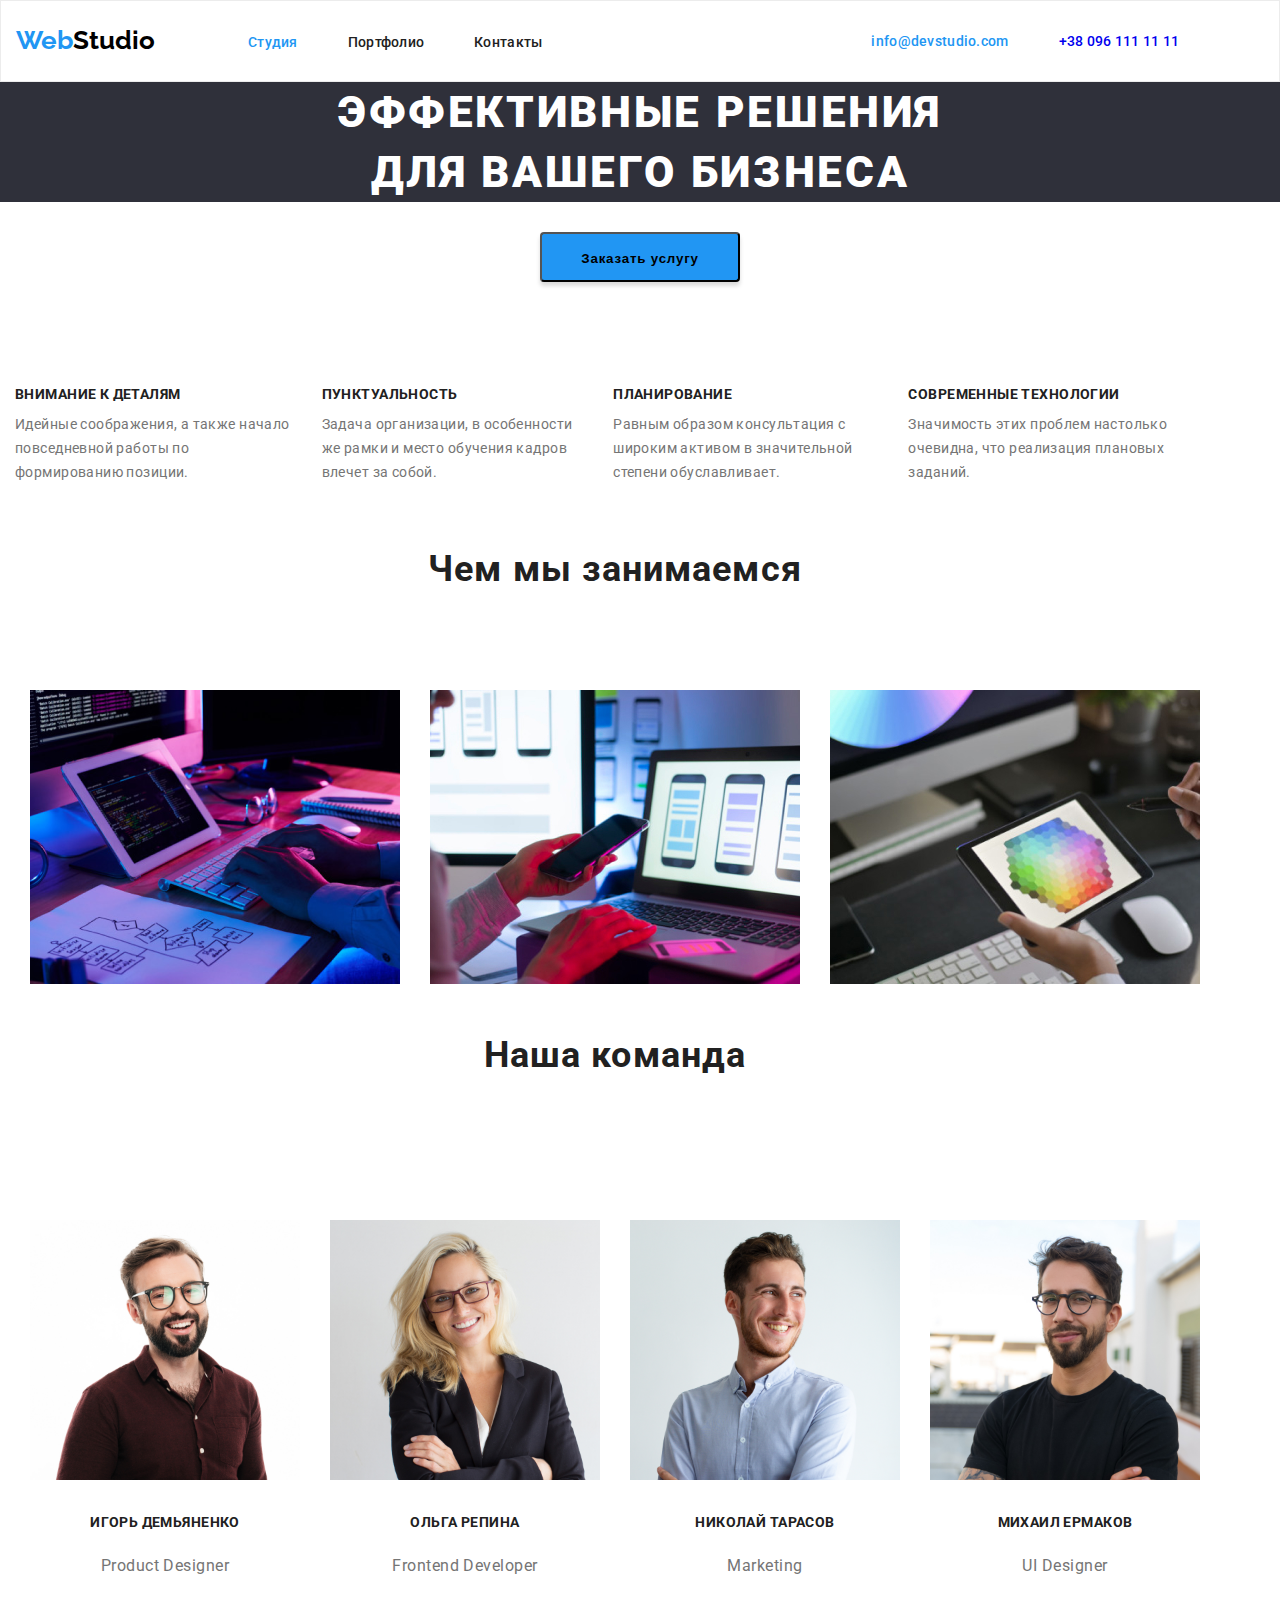
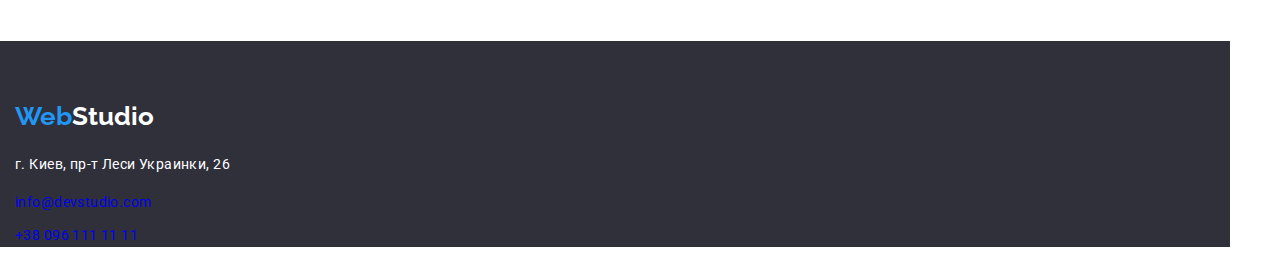
==== index.html @ a683b920 "start" ====
<!DOCTYPE html>
<html lang="en">

<head>
    <meta charset="UTF-8">
    <meta name="viewport" content="width=device-width, initial-scale=1.0">
    <title>Document</title>
    <link rel="stylesheet" href="./style.css">
    <link href="https://fonts.googleapis.com/css2?family=Roboto:wght@400;500;700;900&display=swap" rel="stylesheet">
    <link href="https://fonts.googleapis.com/css2?family=Raleway:wght@700&display=swap" rel="stylesheet">
</head>

<body>
    <header>
        <div class="container">
            <nav class="site-nav">
                <a href="" class="logo"><span>Web</span>Studio</a>
                <ul class="hero">
                    <li><a href="./index.html" class="link-teitle">Студия</a></li>
                    <li><a href="./portfolio.html" class="link-text">Портфолио</a></li>
                    <li><a href="" class="link-text">Контакты</a></li>
                </ul>

                <ul class="hero ">
                   
                        
                            <li class="web"><a href=""></a>info@devstudio.com</li>
                            <li class="number"><a href="tel:+38096111111">+38 096 111 11 11</a></li>
                        
            
                </ul>
            </nav>
        </div>
    </header>
    <main>
        <section>
            <div class="sanji">
                <h1 class="box">Эффективные решения<br /> для вашего бизнеса</h1>
                <button class="tipe" type="button">Заказать услугу</button>
            </div>
        </section>
        <section  >
            <div class="container">
                <ul class="dragon four">
                    <li class="monky">
                        <h3>Внимание к деталям</h3>
                        <p class="text">Идейные соображения, а также начало повседневной работы по формированию позиции.
                        </p>
                    </li>
                    <li class="monky">
                        <h3>Пунктуальность</h3>
                        <p class="text">Задача организации, в особенности же рамки и место обучения кадров влечет за
                            собой.</p>
                    </li>
                    <li class="monky">
                        <h3>Планирование</h3>
                        <p class="text">Равным образом консультация с широким активом в значительной степени
                            обуславливает.</p>
                    </li>
                    <li class="monky">
                        <h3>Современные технологии</h3>
                        <p class="text">Значимость этих проблем настолько очевидна, что реализация плановых заданий.</p>
                    </li>
                </ul>
            </div>
        </section>
        <section>
            <div  class="container">
                <h2 class="flix">Чем мы занимаемся</h2>
                <ul class="dragon five">
                    <li class="one"><img src="./image/img1.png" alt="Чем мы занимаемся" width="370"></li>
                    <li class="one"><img src="./image/img2.jpg" alt="Чем мы занимаемся" width="370"></li>
                    <li class="one"><img src="./image/img3.jpg" alt="Чем мы занимаемся" width="370"></li>
                </ul>
            </div>


        </section>

        <section  >
            <div class=" container">
            
                <h2 class="flix">Наша команда</h2>
                <ul class="dragon one">
                    <li class="photo">
                        <img src="./image/img5.jpg" alt="Product Designer" width="270">
                        <h3 class="bubluk">Игорь Демьяненко</h3>
                        <p class="comment">Product Designer</p>
                    </li>


                    <li class="photo">
                        <img src="./image/img6.jpg" alt="Frontend Developer" width="270">
                        <h3 class="bubluk">Ольга Репина</h3>
                        <p class="comment">Frontend Developer</p>
                    </li>

                    <li class="photo">
                        <img src="./image/img7.jpg" alt="Marketing" width="270">
                        <h3 class="bubluk">Николай Тарасов</h3>
                        <p class="comment">Marketing</p>
                    </li>

                    <l class="photo"i>
                        <img src="./image/img8.jpg" alt="Marketing" width="270">

                        <h3 class="bubluk">Михаил Ермаков</h3>
                        <p class="comment">UI Designer</p>
                    </l>
                </ul>
            </div>
        </section>

    </main>



    <footer class="container">
        <a href="" class="bad"><span>Web</span>Studio</a>
        <address class="address">г. Киев, пр-т Леси Украинки, 26</address>

        <ul class="cotent">

            <li class="zoro">
                <a href="mailto:info@devstudio.com">info@devstudio.com</a>
            </li>
            <li class="zoro">
                <a href="tel:+38096111111">+38 096 111 11 11</a>
            </li>



        </ul>

    </footer>
</body>

</html>
---- style.css ----
body {
  text-decoration: none;
  list-style: none;
  font-family: Roboto, sans-serif;
  color: #212121;
  font-style: normal;
  font-weight: normal;

  margin: 0;
}
.title {
  margin-left: auto;
}
a {
  text-decoration: none;
}

.dragon {
  margin-top: 0px;
  margin-bottom: 0px;
  padding-top: 94px;
  padding-bottom: 50px;

  list-style: none;
  display: flex;
  justify-content: center;
}
.bad {
  padding-top: 60px;

  color: white;
  font-family: Raleway, sans-serif;
  font-weight: bold;

  display: block;
  font-size: 26px;
  line-height: 31px;
}
.logo {
  padding: 0;
  margin: 0;
  color: black;
  font-family: Raleway, sans-serif;
  font-weight: bold;

  display: block;
  font-size: 26px;
  line-height: 31px;

  margin-right: 93px;
  padding-top: 24px;
  padding-bottom: 25px;
}
.button {
  color: aliceblue;
  background: #2196f3;
  font-weight: 900;
  font-size: 44px;
  line-height: 60px;
  text-align: center;
  letter-spacing: 0.06em;
  text-transform: uppercase;
}
.link-teitle {
  font-weight: 500;
  font-size: 14px;
  line-height: 16px;
  letter-spacing: 0.02em;

  color: #2196f3;
  margin-right: 50px;
  padding-top: 32px;
  padding-bottom: 32px;
}
.link-teitle:hover {
  color: #2196f3;
}
.site {
  font-weight: 500;
  font-size: 14px;
  line-height: 16px;
  letter-spacing: 0.02em;
}
.bubluk {
  font-weight: bold;
  font-size: 14px;
  line-height: 16px;
  letter-spacing: 0.03em;
  text-transform: uppercase;

  color: #212121;

  margin-top: 30px;
  margin-left: 24px;
  margin-right: 24px;
  text-align: center;
}
ul {
  padding: 0;
}
h3 {
  margin: 0px;
}
.text {
  margin-top: 10px;
  margin-right: 30px;
  font-size: 14px;
  line-height: 24px;
  letter-spacing: 0.03em;
  color: #757575;
}
.web {
  font-weight: 500;
  font-size: 14px;
  line-height: 16px;
  letter-spacing: 0.02em;

  color: #2196f3;
  margin-right: 50px;
  margin-left: 279px;
  display: block;
  align-items: center;
}
.team {
  background: #f5f4fa;
}
.number {
  font-weight: 500;
  font-size: 14px;
  line-height: 16px;
  letter-spacing: 0.02em;

  color: #757575;
  display: block;
  align-items: center;
}
.container {
  width: 1200px;
  padding-left: 15px;
  padding-right: 15px;
}
.comment {
  font-size: 16px;
  line-height: 19px;
  text-align: center;
  letter-spacing: 0.03em;
  color: #757575;
  padding-top: 10px;
}
.address {
  font-style: normal;
  font-weight: normal;
  font-size: 14px;
  line-height: 24px;

  letter-spacing: 0.03em;

  color: #ffffff;
  margin-top: 20px;
}

.flix {
  margin-top: 0px;
  margin-bottom: 50px;
  font-size: 36px;
  line-height: 42px;
  text-align: center;
  letter-spacing: 0.03em;

  color: #212121;
}

.our {
  display: flex;
  justify-content: center;
}
.box {
  margin-top: 0px;
  margin-bottom: 30px;
  font-weight: 900;
  font-size: 44px;
  line-height: 60px;
  background-color: #2f303a;

  letter-spacing: 0.06em;
  text-transform: uppercase;

  color: #ffffff;
}
.space {
  margin-right: 8px;
}
.imgname {
  margin-top: 20px;
  margin-right: 20px;
}
.information {
  font-weight: normal;
  font-size: 16px;
  line-height: 30px;
  /* margin-left: 24px;
  margin-right: 24px; */

  letter-spacing: 0.03em;

  color: #757575;
}
.cotent {
  font-weight: normal;
  font-size: 14px;
  line-height: 24px;
  margin-right: 0 auto;
  align-items: center;

  letter-spacing: 0.03em;

  color: rgba(255, 255, 255, 0.6);
}

span {
  font-family: Raleway, sans-serif;
  color: #2196f3;
}

.flix-box {
  font-family: Roboto, sans-serif;
  font-style: normal;
  font-weight: bold;
  font-size: 18px;
  line-height: 36px;
  /* margin-right: 24px;
  margin-left: 24px; */
  letter-spacing: 0.06em;

  color: #212121;
}
.site-nav {
  display: flex;
  list-style: none;
  align-items: center;
}
.hero {
  align-items: center;

  padding: 0;
  margin: 0;
  list-style: none;
  display: flex;
}
.link-text {
  font-weight: 500;
  font-size: 14px;
  line-height: 16px;
  letter-spacing: 0.02em;

  color: #212121;
  margin-right: 50px;
  padding-top: 32px;
  padding-bottom: 32px;
}
.link-text:nth-child(2n) {
  margin-right: 0px;
}
h3 {
  font-weight: bold;
  font-size: 14px;
  line-height: 16px;
  letter-spacing: 0.03em;
  text-transform: uppercase;

  color: #212121;
}
footer {
  background: #2f303a;
}
.zoro {
  list-style: none;
  font-weight: normal;
  font-size: 14px;
  line-height: 24px;
  margin-top: 9px;

  letter-spacing: 0.03em;

  color: rgba(255, 255, 255, 0.6);
}
.give:nth-child(3n) {
  margin-right: 0px;
}
.photo {
  margin-right: 30px;
}
.photo:last-child {
  margin-right: 0px;
}
.give {
  margin-left: 30px;
  margin-top: 30px;
}
.one {
  display: flex;
  margin-right: 30px;
  margin-top: 0;
  margin-bottom: 0px;
}
.one:last-child {
  margin-right: 0px;
}
.one:nth-child(3n) .two {
  flex-wrap: wrap;
  margin-right: 0px;
}
.two {
  padding: 0;
  margin-bottom: 94px;
  margin-top: -30px;
  margin-left: -30px;

  display: flex;
  flex-wrap: wrap;

  list-style: none;
}
.monky {
  margin-top: 10px;
  display: flex;
  flex-wrap: wrap;
  align-items: center;
}

.tipe {
  font-weight: bold;
  line-height: 30px;

  display: inline-block;
  padding: 10px 32px;
  text-align: center;
  letter-spacing: 0.06em;
  width: 200px;
  height: 50px;
  left: 700px;
  top: 430px;

  background: #2196f3;
  box-shadow: 0px 4px 4px rgba(0, 0, 0, 0.15);
  border-radius: 4px;
}
header {
  border: 1px solid #ececec;
}
.three {
  font-family: Roboto, sans-serif;
  font-style: normal;
  font-weight: 500;
  font-size: 16px;
  line-height: 26px;

  text-align: center;
  letter-spacing: 0.03em;

  color: #ffffff;
}

.sanji {
  text-align: center;
}
.jjj {
  text-align: center;
  padding-top: 94px;
  padding-bottom: 94px;
}
/* .namy {
  margin: 0;
  background: #f5f4fa;
  padding-top: 0px;
} */
.four {
  padding-top: 94px;
  align-items: center;
  margin-bottom: 0px;
  margin-top: 0px;
}

.five {
  padding-top: 50px;
  margin-bottom: 0px;
}
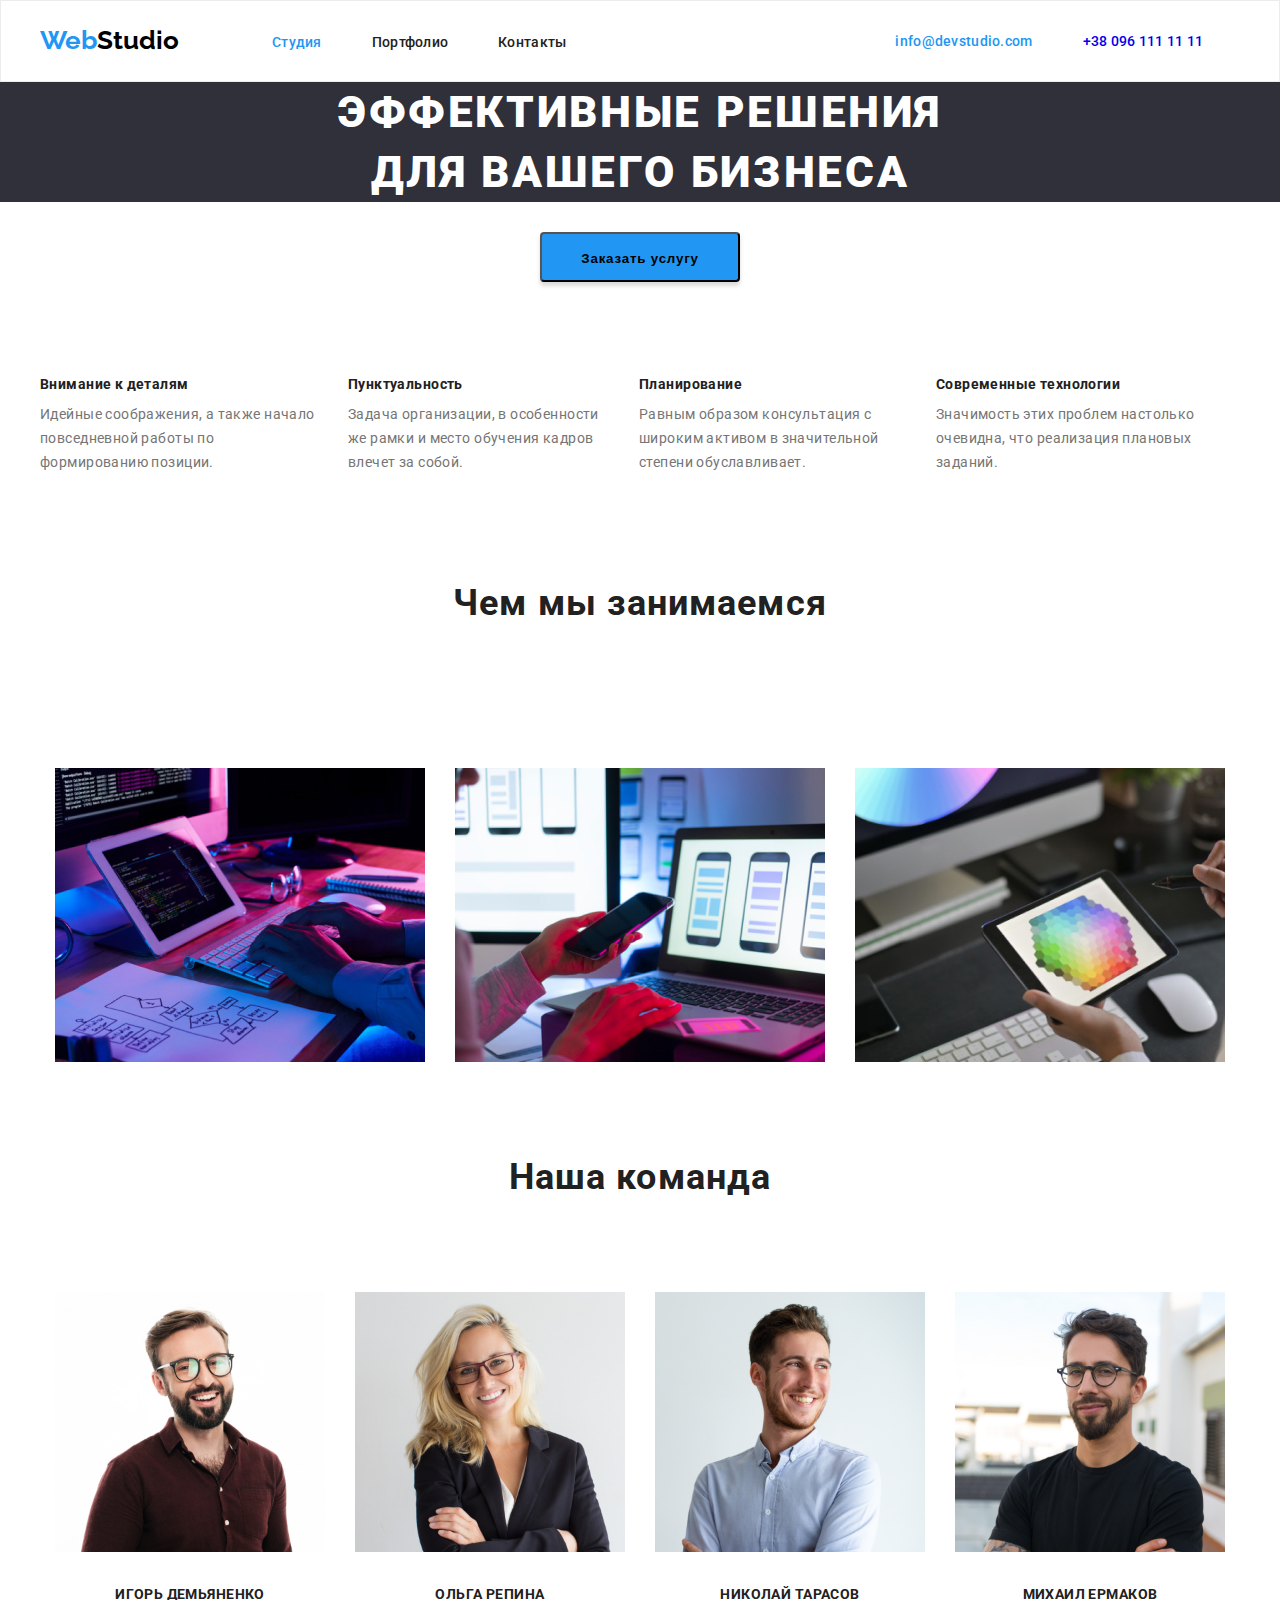
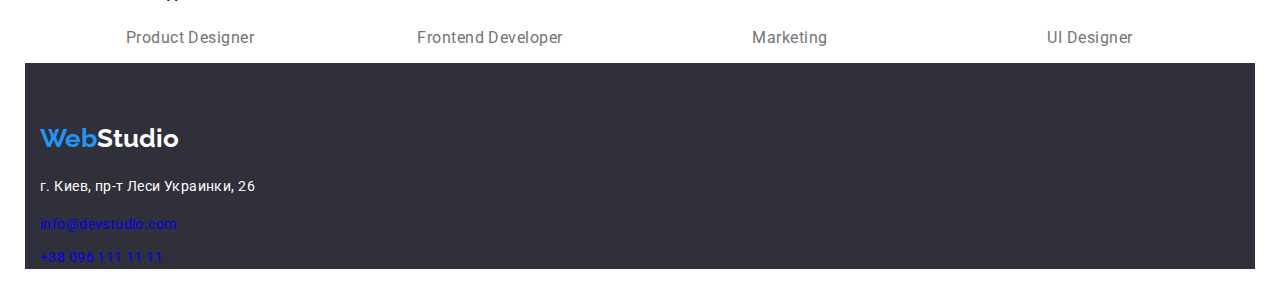
==== commit 6031e6e3: "start" ====
--- a/index.html
+++ b/index.html
@@ -64,7 +64,7 @@
                 </ul>
             </div>
         </section>
-        <section>
+        <section class="proffesion">
             <div  class="container">
                 <h2 class="flix">Чем мы занимаемся</h2>
                 <ul class="dragon five">
@@ -77,7 +77,7 @@
 
         </section>
 
-        <section  >
+        <section class="work"  >
             <div class=" container">
             
                 <h2 class="flix">Наша команда</h2>
--- a/style.css
+++ b/style.css
@@ -18,8 +18,8 @@
 .dragon {
   margin-top: 0px;
   margin-bottom: 0px;
-  padding-top: 94px;
-  padding-bottom: 50px;
+  /* padding-top: 94px;
+  padding-bottom: 50px; */
 
   list-style: none;
   display: flex;
@@ -138,6 +138,7 @@
   width: 1200px;
   padding-left: 15px;
   padding-right: 15px;
+  margin: 0px auto;
 }
 .comment {
   font-size: 16px;
@@ -161,7 +162,7 @@
 
 .flix {
   margin-top: 0px;
-  margin-bottom: 50px;
+  margin-bottom: 94px;
   font-size: 36px;
   line-height: 42px;
   text-align: center;
@@ -266,7 +267,6 @@
   font-size: 14px;
   line-height: 16px;
   letter-spacing: 0.03em;
-  text-transform: uppercase;
 
   color: #212121;
 }
@@ -322,7 +322,7 @@
   list-style: none;
 }
 .monky {
-  margin-top: 10px;
+  /* margin-top: 10px; */
   display: flex;
   flex-wrap: wrap;
   align-items: center;
@@ -385,3 +385,9 @@
   padding-top: 50px;
   margin-bottom: 0px;
 }
+.work {
+  padding-top: 94px;
+}
+.proffesion {
+  margin-top: 94px;
+}
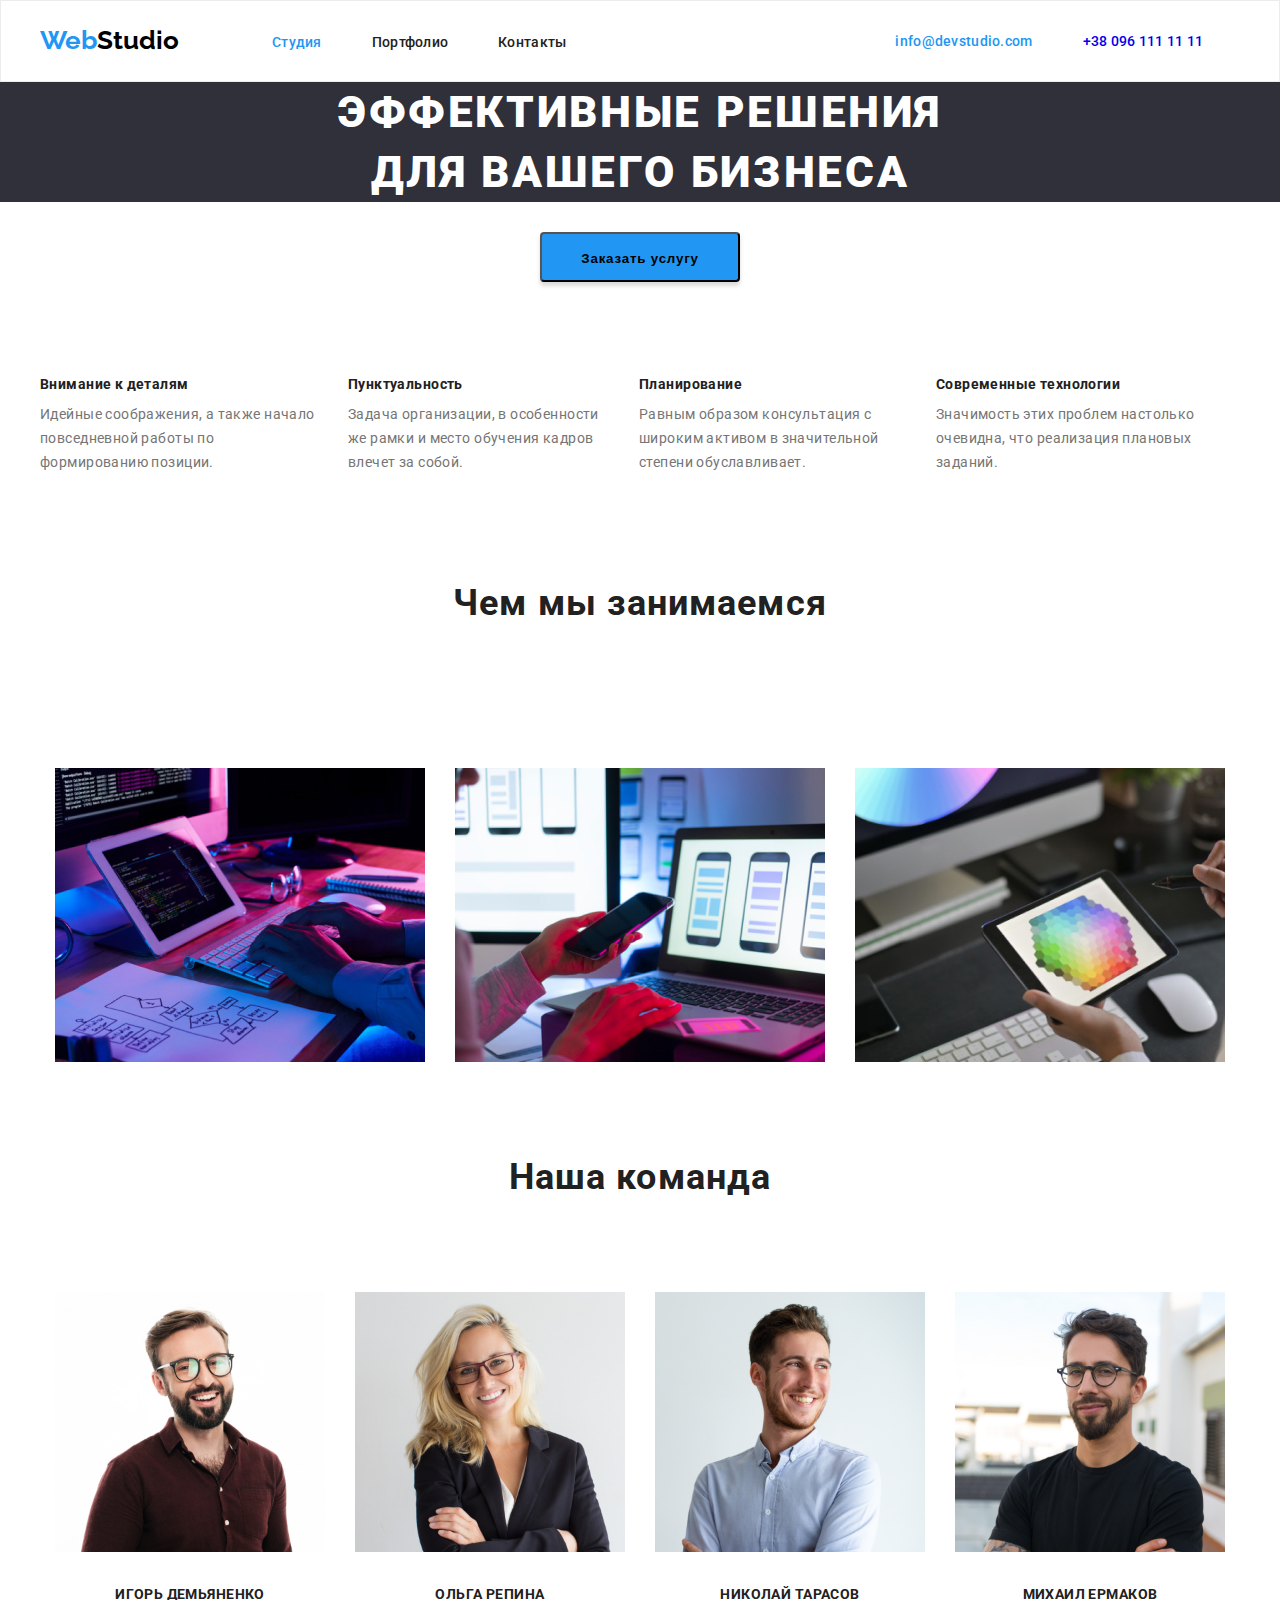
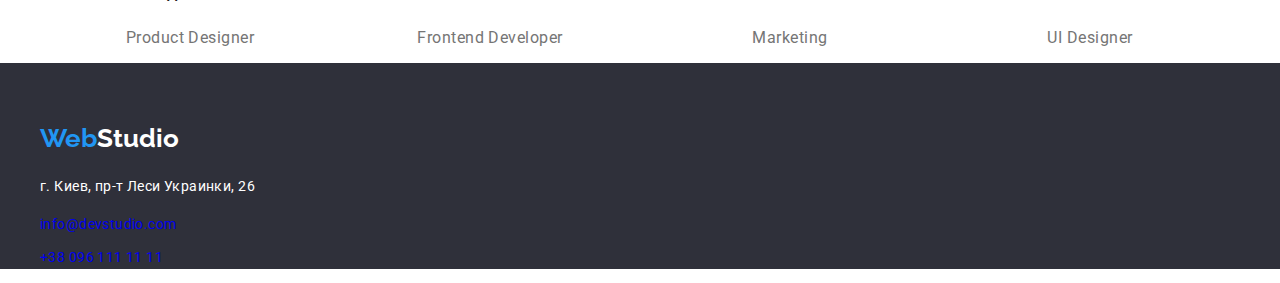
==== commit 9b7af340: "start" ====
--- a/index.html
+++ b/index.html
@@ -115,19 +115,21 @@
 
 
 
-    <footer class="container">
-        <a href="" class="bad"><span>Web</span>Studio</a>
-        <address class="address">г. Киев, пр-т Леси Украинки, 26</address>
+    <footer>
+      <div class="container">
+            <a href="" class="bad"><span>Web</span>Studio</a>
+            <address class="address">г. Киев, пр-т Леси Украинки, 26</address>
+            
+            <ul class="cotent">
+            
+                <li class="zoro">
+                    <a href="mailto:info@devstudio.com">info@devstudio.com</a>
+                </li>
+                <li class="zoro">
+                    <a href="tel:+38096111111">+38 096 111 11 11</a>
+                </li>
 
-        <ul class="cotent">
-
-            <li class="zoro">
-                <a href="mailto:info@devstudio.com">info@devstudio.com</a>
-            </li>
-            <li class="zoro">
-                <a href="tel:+38096111111">+38 096 111 11 11</a>
-            </li>
-
+      </div>
 
 
         </ul>
--- a/style.css
+++ b/style.css
@@ -310,9 +310,14 @@
   flex-wrap: wrap;
   margin-right: 0px;
 }
+.big {
+  padding-top: 100px;
+  padding-bottom: 94px;
+}
 .two {
   padding: 0;
-  margin-bottom: 94px;
+  /* padding-bottom: 94px; */
+  margin-top: 100px;
   margin-top: -30px;
   margin-left: -30px;
 
@@ -389,5 +394,5 @@
   padding-top: 94px;
 }
 .proffesion {
-  margin-top: 94px;
-}
+  padding-top: 94px;
+}
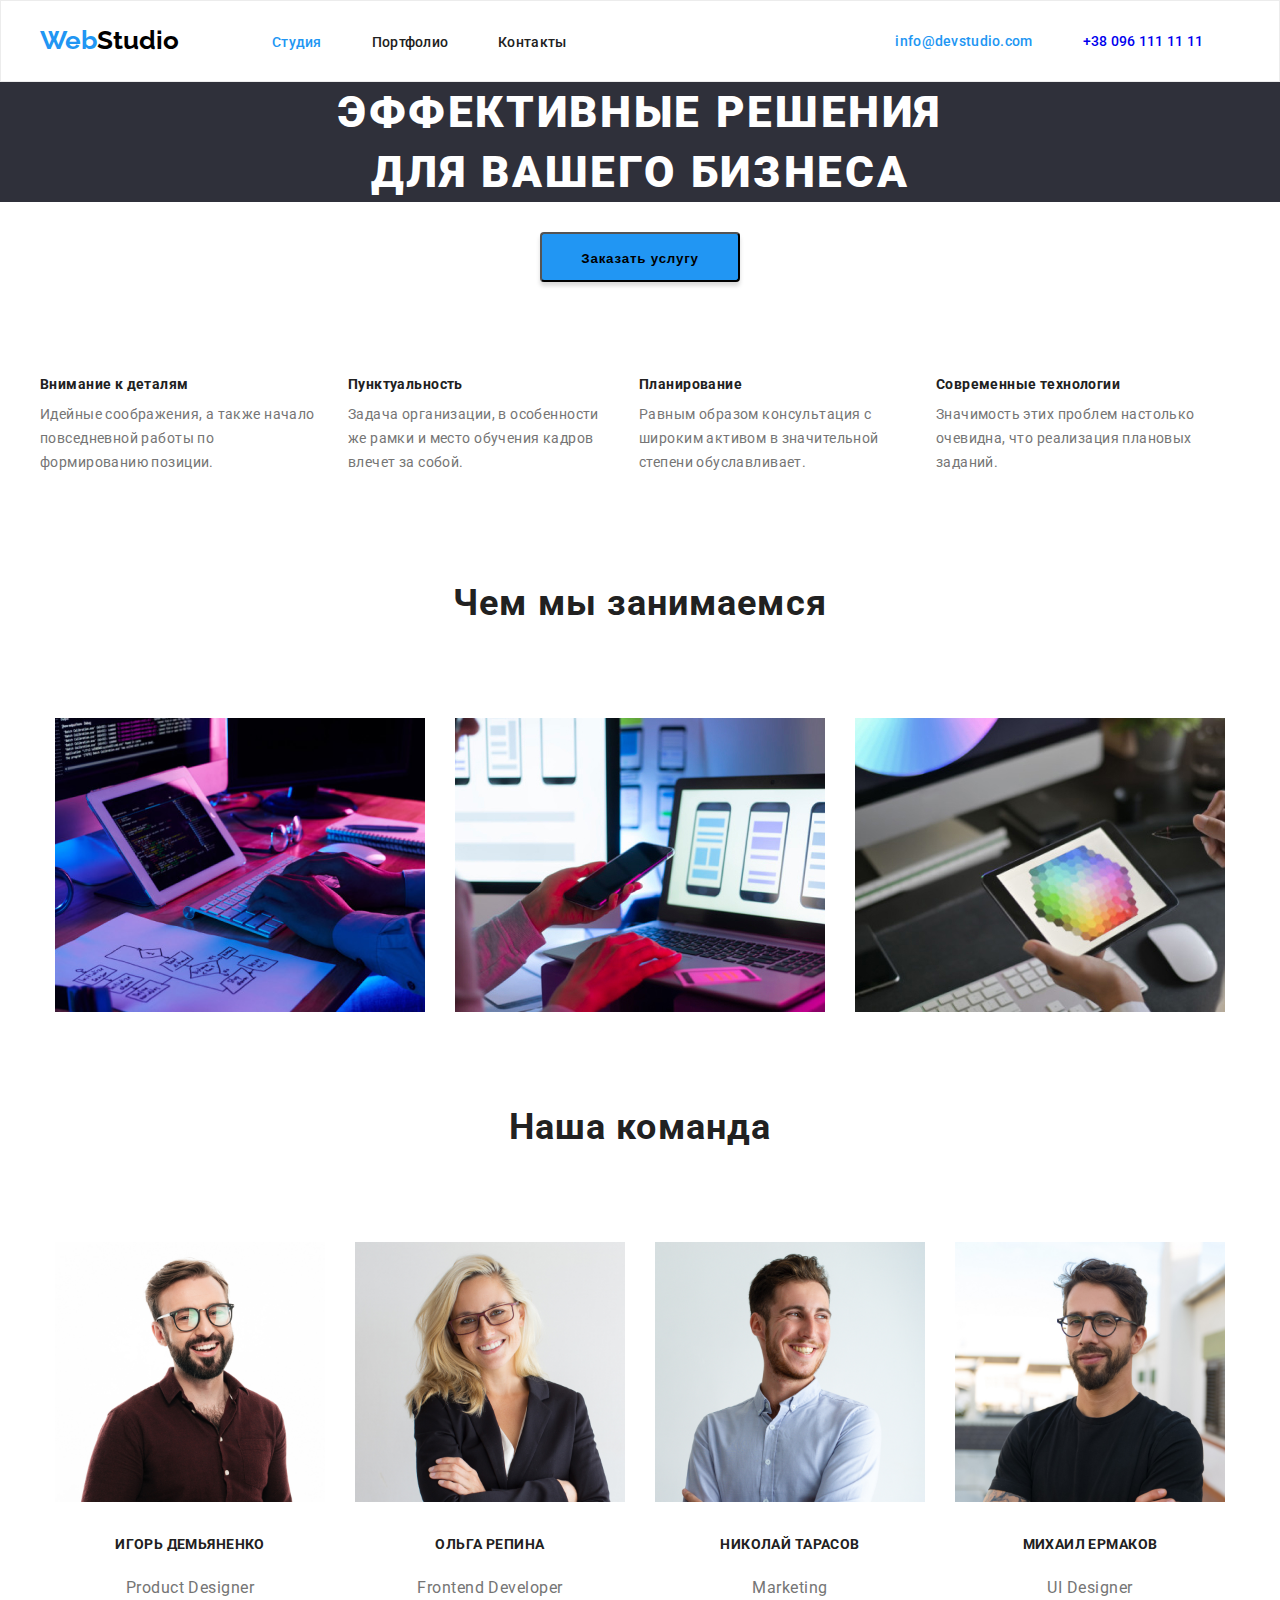
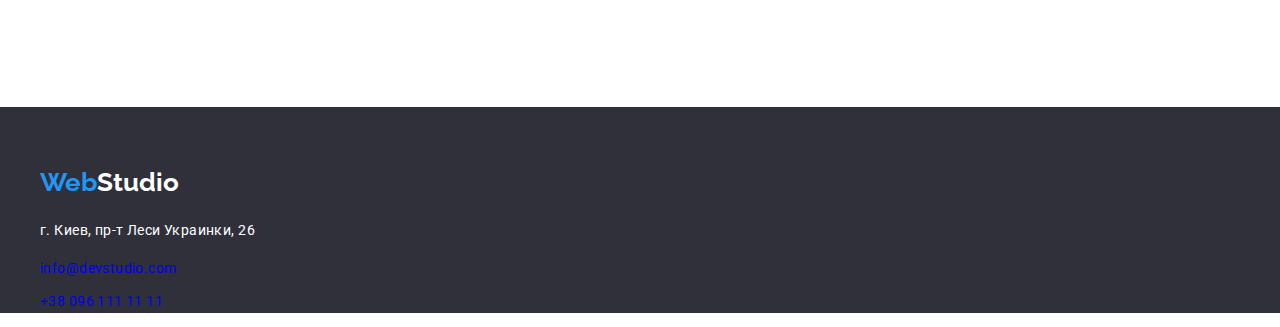
==== commit ddf209b0: "start" ====
--- a/index.html
+++ b/index.html
@@ -39,7 +39,7 @@
                 <button class="tipe" type="button">Заказать услугу</button>
             </div>
         </section>
-        <section  >
+        <section class="plan"  >
             <div class="container">
                 <ul class="dragon four">
                     <li class="monky">
--- a/style.css
+++ b/style.css
@@ -174,6 +174,7 @@
 .our {
   display: flex;
   justify-content: center;
+  margin-bottom: 50px;
 }
 .box {
   margin-top: 0px;
@@ -192,8 +193,9 @@
   margin-right: 8px;
 }
 .imgname {
-  margin-top: 20px;
-  margin-right: 20px;
+  /* margin-top: 20px;
+  margin-right: 20px; */
+  padding: 20px 24px;
 }
 .information {
   font-weight: normal;
@@ -380,18 +382,21 @@
   padding-top: 0px;
 } */
 .four {
-  padding-top: 94px;
+  /* padding-top: 94px; */
   align-items: center;
   margin-bottom: 0px;
   margin-top: 0px;
 }
-
+.plan {
+  margin-top: 94px;
+}
 .five {
-  padding-top: 50px;
+  /* padding-top: 50px; */
   margin-bottom: 0px;
 }
 .work {
   padding-top: 94px;
+  padding-bottom: 94px;
 }
 .proffesion {
   padding-top: 94px;
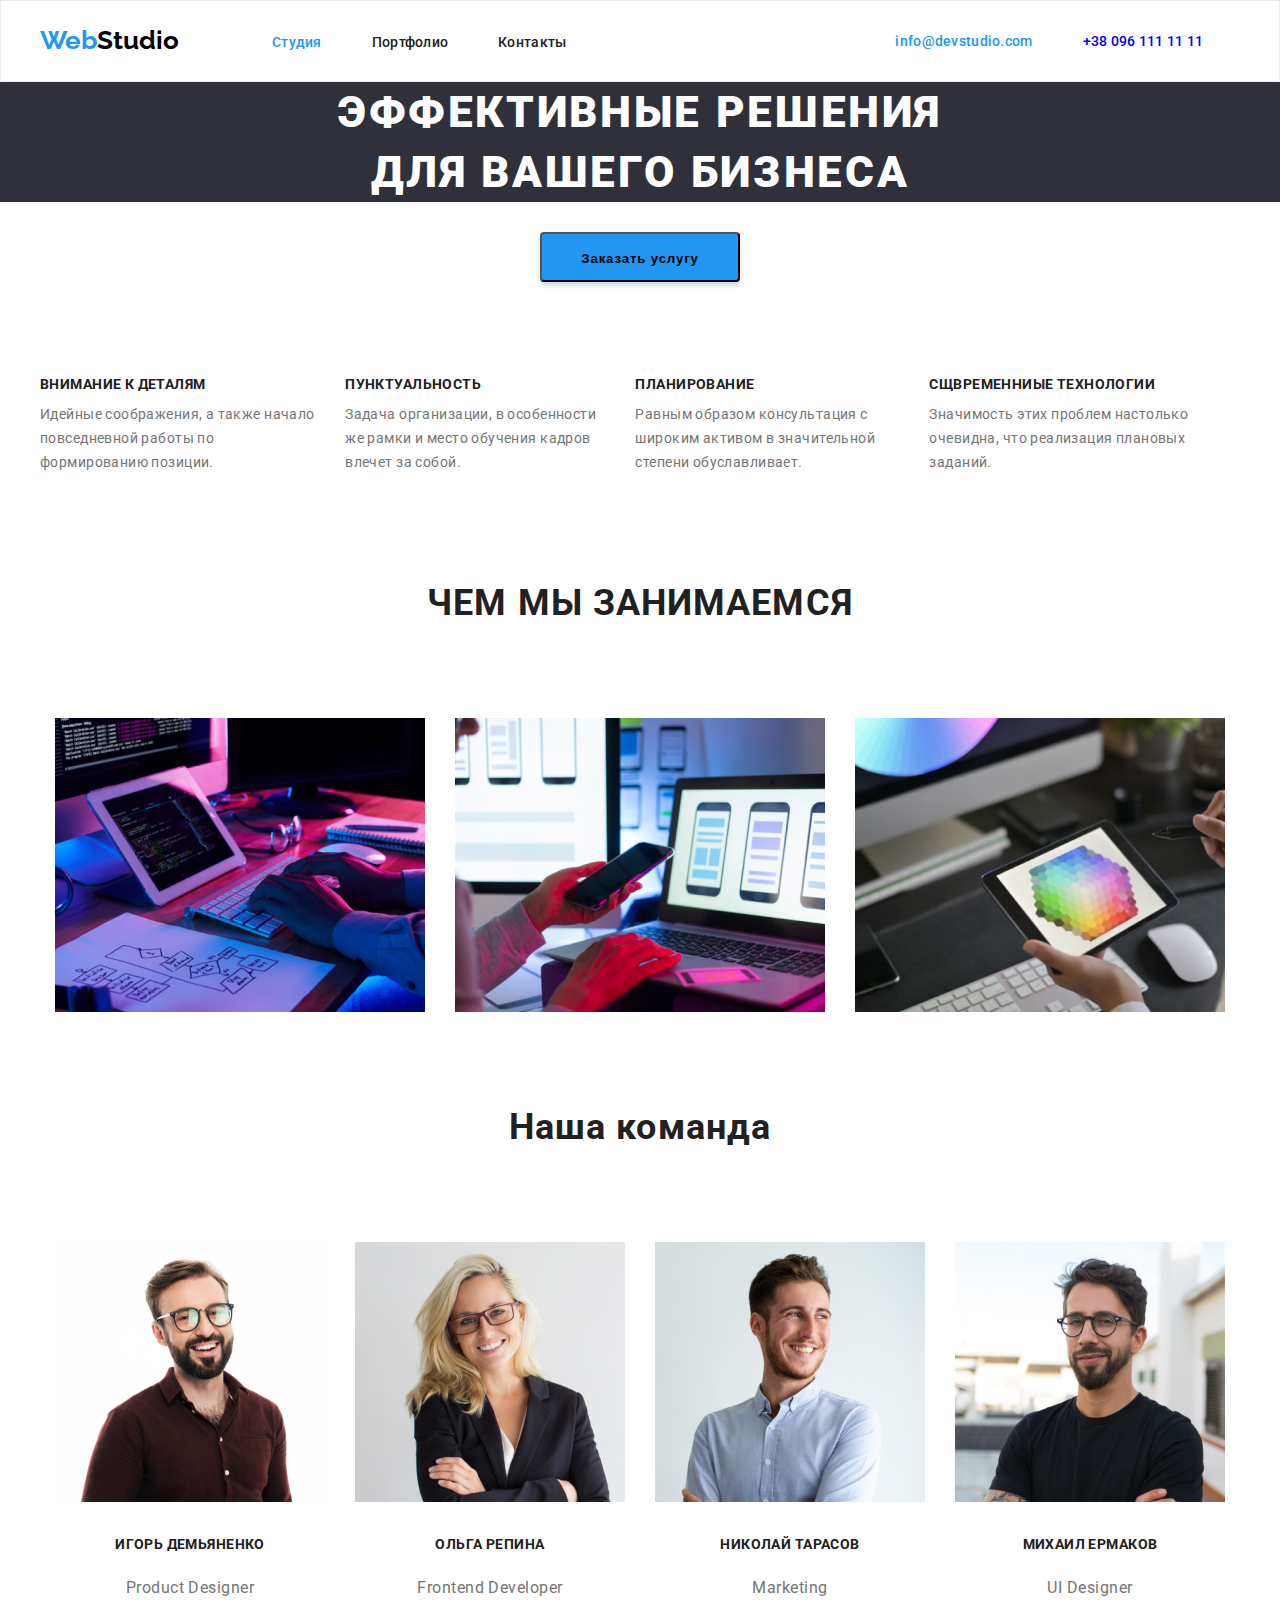
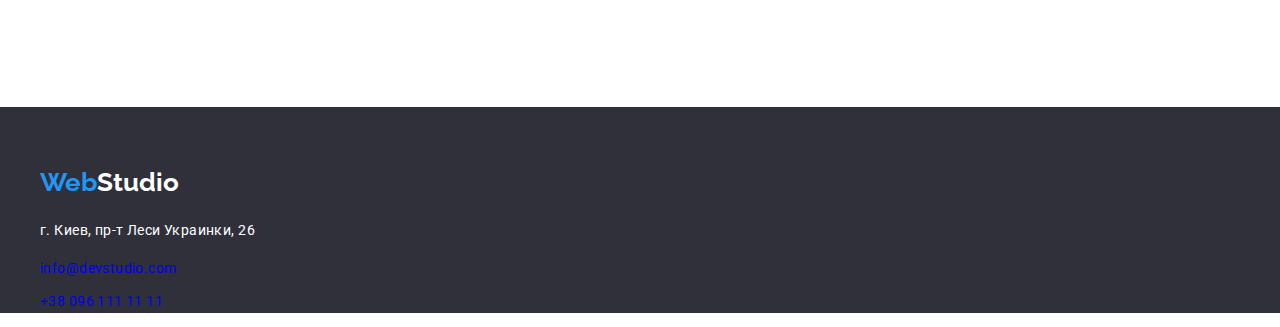
==== commit 78be5562: "start" ====
--- a/index.html
+++ b/index.html
@@ -43,22 +43,22 @@
             <div class="container">
                 <ul class="dragon four">
                     <li class="monky">
-                        <h3>Внимание к деталям</h3>
+                        <h3>ВНИМАНИЕ К ДЕТАЛЯМ</h3>
                         <p class="text">Идейные соображения, а также начало повседневной работы по формированию позиции.
                         </p>
                     </li>
                     <li class="monky">
-                        <h3>Пунктуальность</h3>
+                        <h3>ПУНКТУАЛЬНОСТЬ</h3>
                         <p class="text">Задача организации, в особенности же рамки и место обучения кадров влечет за
                             собой.</p>
                     </li>
                     <li class="monky">
-                        <h3>Планирование</h3>
+                        <h3>ПЛАНИРОВАНИЕ</h3>
                         <p class="text">Равным образом консультация с широким активом в значительной степени
                             обуславливает.</p>
                     </li>
                     <li class="monky">
-                        <h3>Современные технологии</h3>
+                        <h3>СЩВРЕМЕННИЫЕ ТЕХНОЛОГИИ</h3>
                         <p class="text">Значимость этих проблем настолько очевидна, что реализация плановых заданий.</p>
                     </li>
                 </ul>
@@ -66,7 +66,7 @@
         </section>
         <section class="proffesion">
             <div  class="container">
-                <h2 class="flix">Чем мы занимаемся</h2>
+                <h2 class="flix">ЧЕМ МЫ ЗАНИМАЕМСЯ</h2>
                 <ul class="dragon five">
                     <li class="one"><img src="./image/img1.png" alt="Чем мы занимаемся" width="370"></li>
                     <li class="one"><img src="./image/img2.jpg" alt="Чем мы занимаемся" width="370"></li>
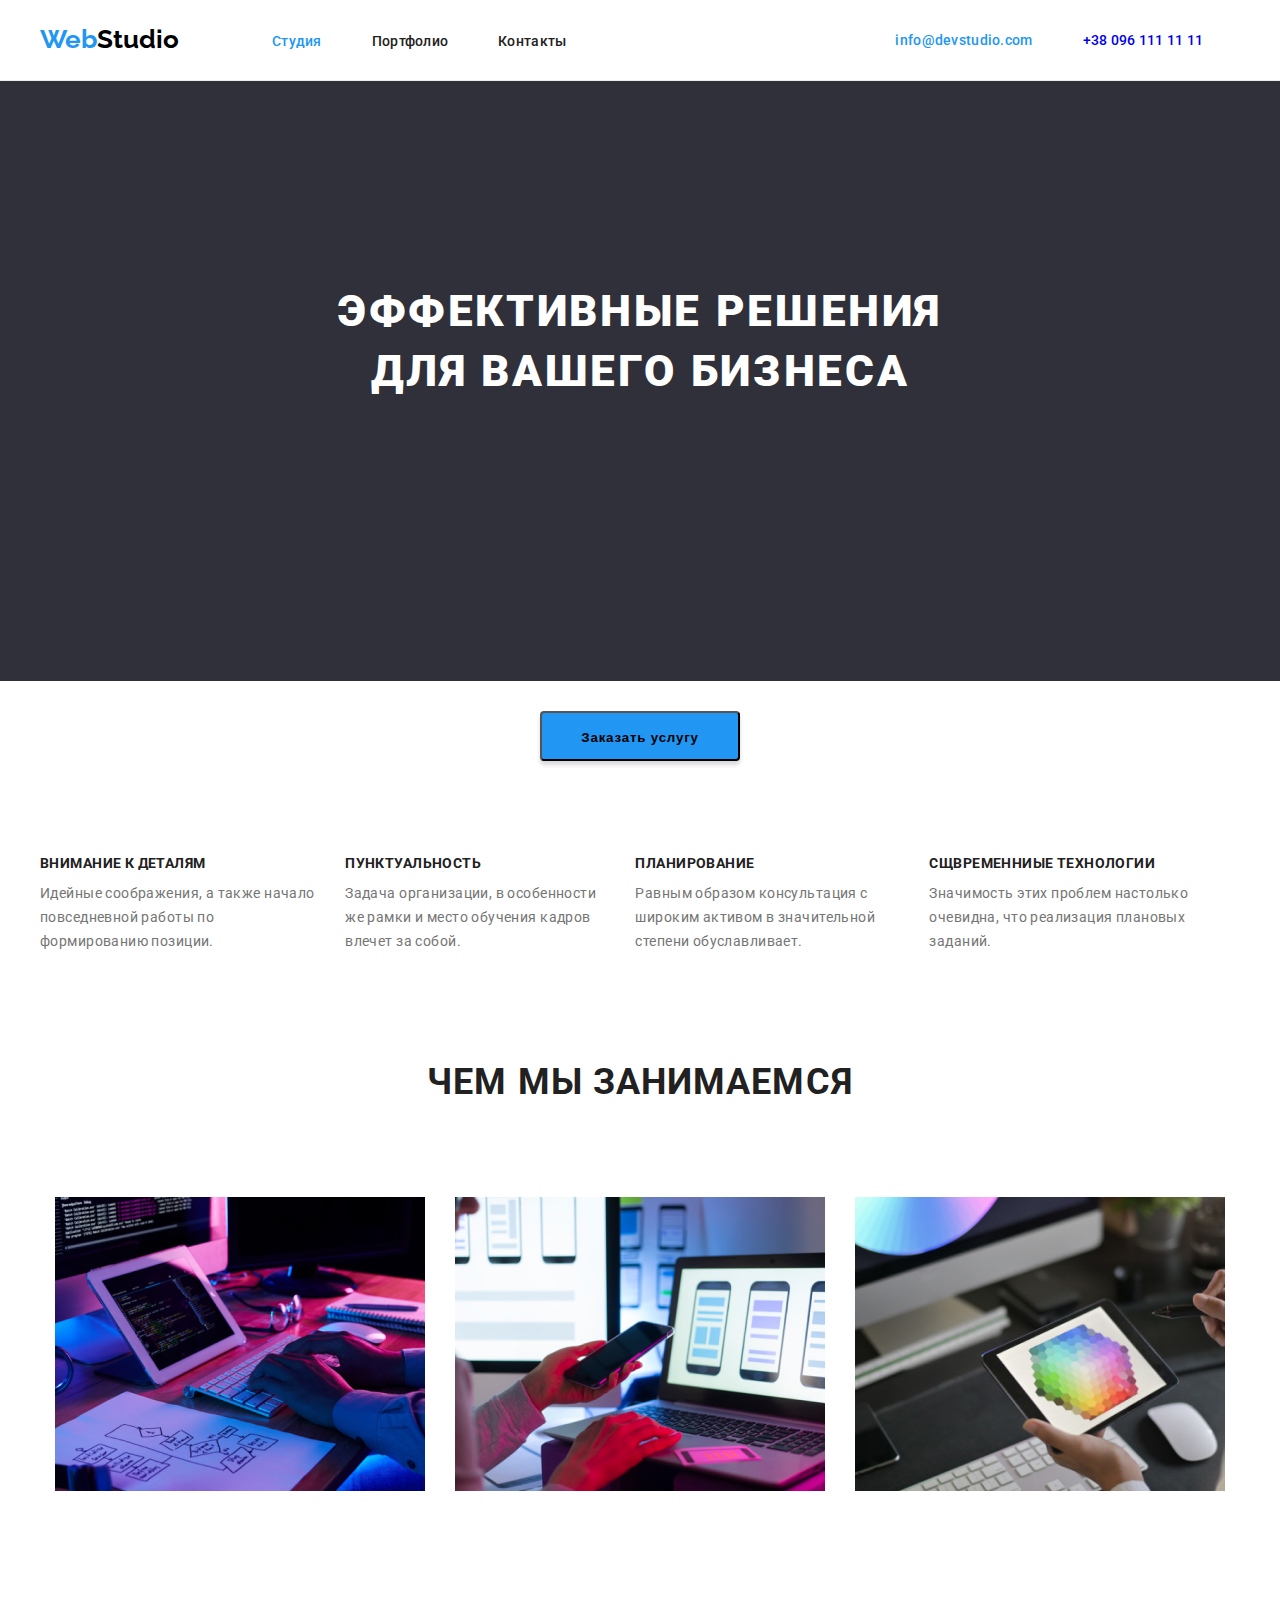
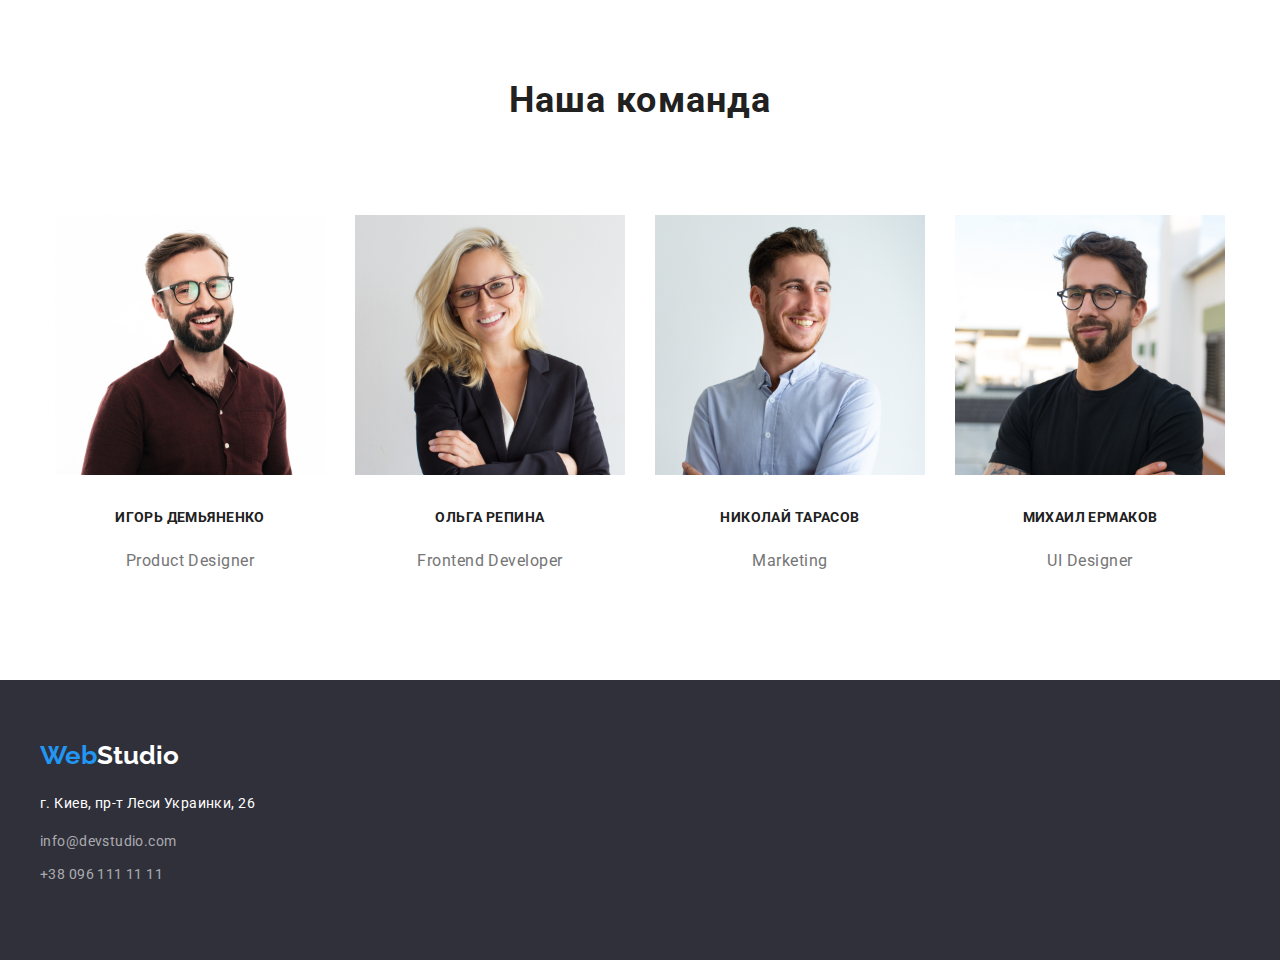
==== commit 1a7cace7: "start" ====
--- a/index.html
+++ b/index.html
@@ -123,10 +123,10 @@
             <ul class="cotent">
             
                 <li class="zoro">
-                    <a href="mailto:info@devstudio.com">info@devstudio.com</a>
+                    <a class="mailto" href="mailto:info@devstudio.com">info@devstudio.com</a>
                 </li>
                 <li class="zoro">
-                    <a href="tel:+38096111111">+38 096 111 11 11</a>
+                    <a class="tel" href="tel:+38096111111">+38 096 111 11 11</a>
                 </li>
 
       </div>
--- a/style.css
+++ b/style.css
@@ -26,8 +26,6 @@
   justify-content: center;
 }
 .bad {
-  padding-top: 60px;
-
   color: white;
   font-family: Raleway, sans-serif;
   font-weight: bold;
@@ -170,13 +168,33 @@
 
   color: #212121;
 }
-
+.tel {
+  font-weight: normal;
+  font-size: 14px;
+  line-height: 24px;
+  /* or 171% */
+
+  letter-spacing: 0.03em;
+
+  color: rgba(255, 255, 255, 0.6);
+}
+.mailto {
+  font-weight: normal;
+  font-size: 14px;
+  line-height: 24px;
+
+  letter-spacing: 0.03em;
+
+  color: rgba(255, 255, 255, 0.6);
+}
 .our {
   display: flex;
   justify-content: center;
   margin-bottom: 50px;
 }
 .box {
+  padding-top: 200px;
+  padding-bottom: 280px;
   margin-top: 0px;
   margin-bottom: 30px;
   font-weight: 900;
@@ -196,8 +214,12 @@
   /* margin-top: 20px;
   margin-right: 20px; */
   padding: 20px 24px;
+  border-bottom: 1px solid #ececec;
+  border-right: 1px solid #ececec;
+  border-left: 1px solid #ececec;
 }
 .information {
+  margin: 0%;
   font-weight: normal;
   font-size: 16px;
   line-height: 30px;
@@ -274,6 +296,8 @@
 }
 footer {
   background: #2f303a;
+  padding-top: 60px;
+  padding-bottom: 60px;
 }
 .zoro {
   list-style: none;
@@ -353,7 +377,7 @@
   border-radius: 4px;
 }
 header {
-  border: 1px solid #ececec;
+  border-bottom: 1px solid #ececec;
 }
 .three {
   font-family: Roboto, sans-serif;
@@ -388,7 +412,7 @@
   margin-top: 0px;
 }
 .plan {
-  margin-top: 94px;
+  padding-top: 94px;
 }
 .five {
   /* padding-top: 50px; */
@@ -400,4 +424,5 @@
 }
 .proffesion {
   padding-top: 94px;
-}
+  padding-bottom: 94px;
+}
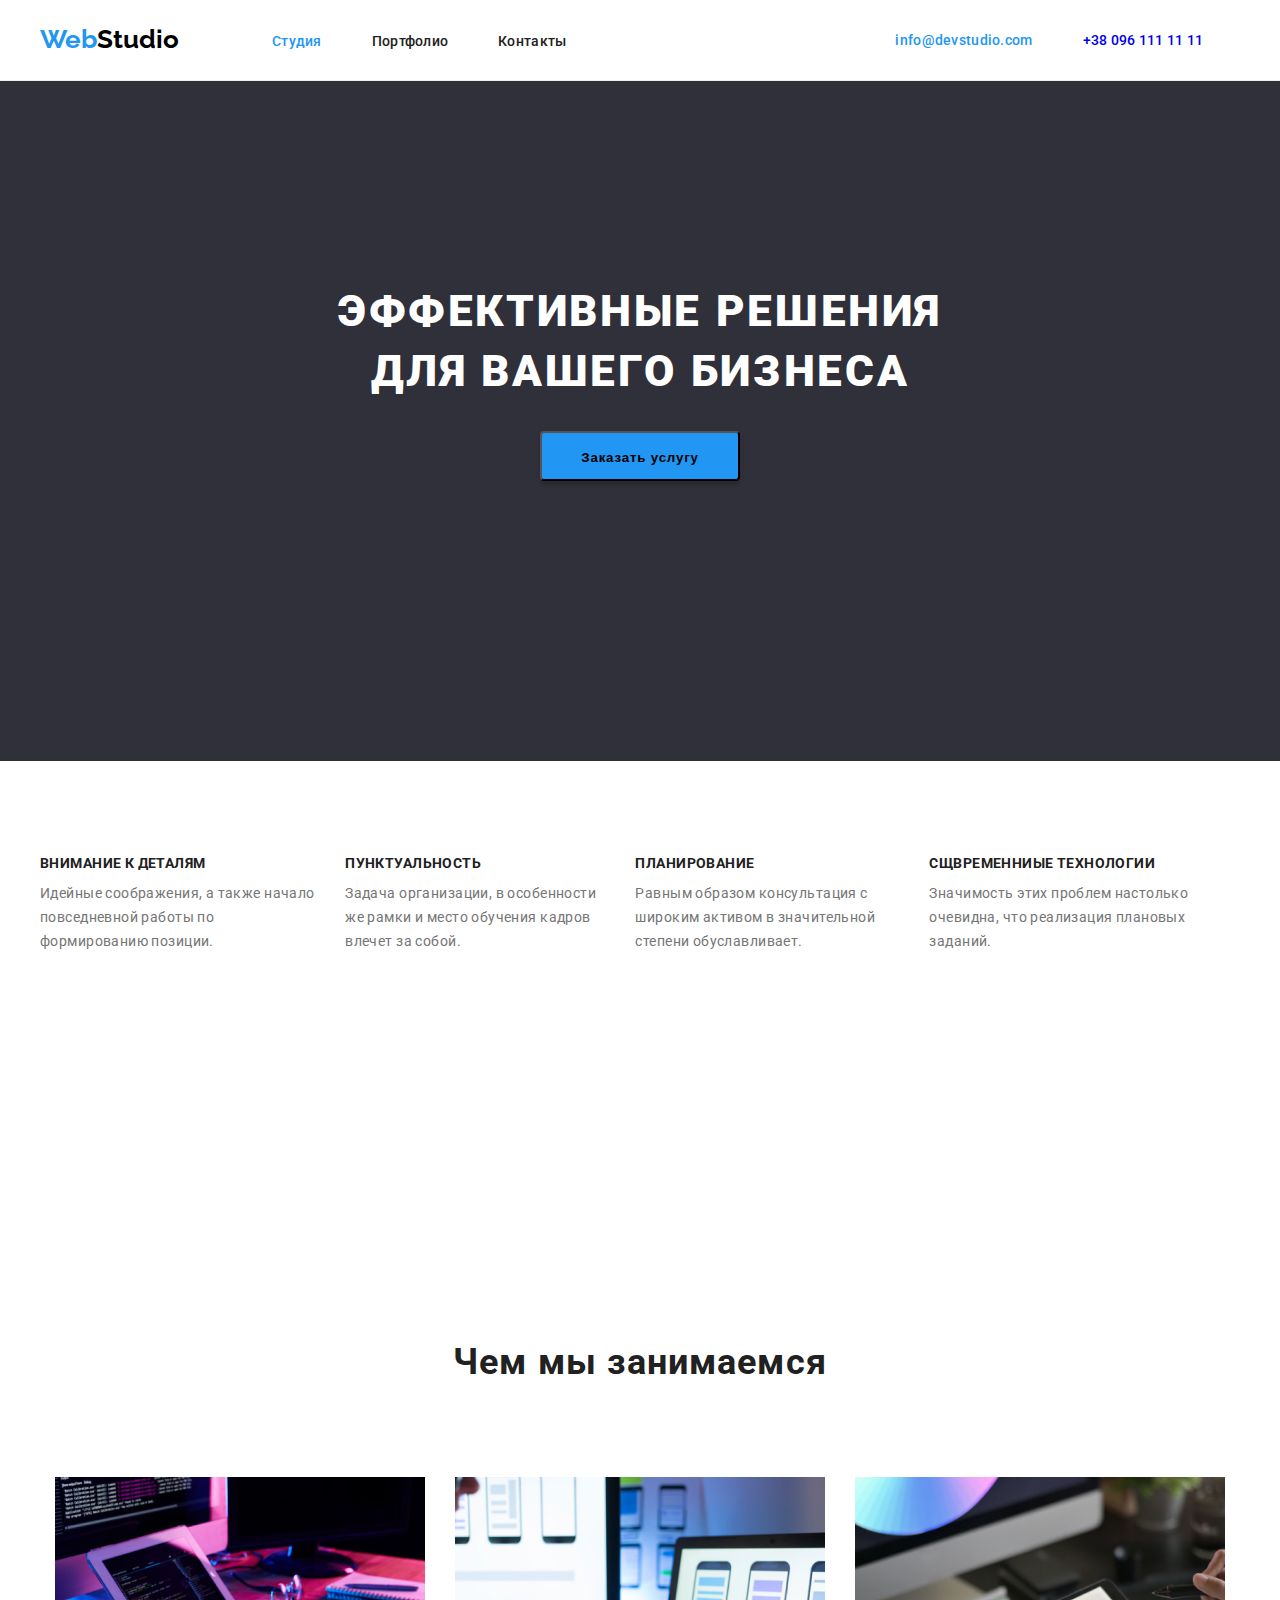
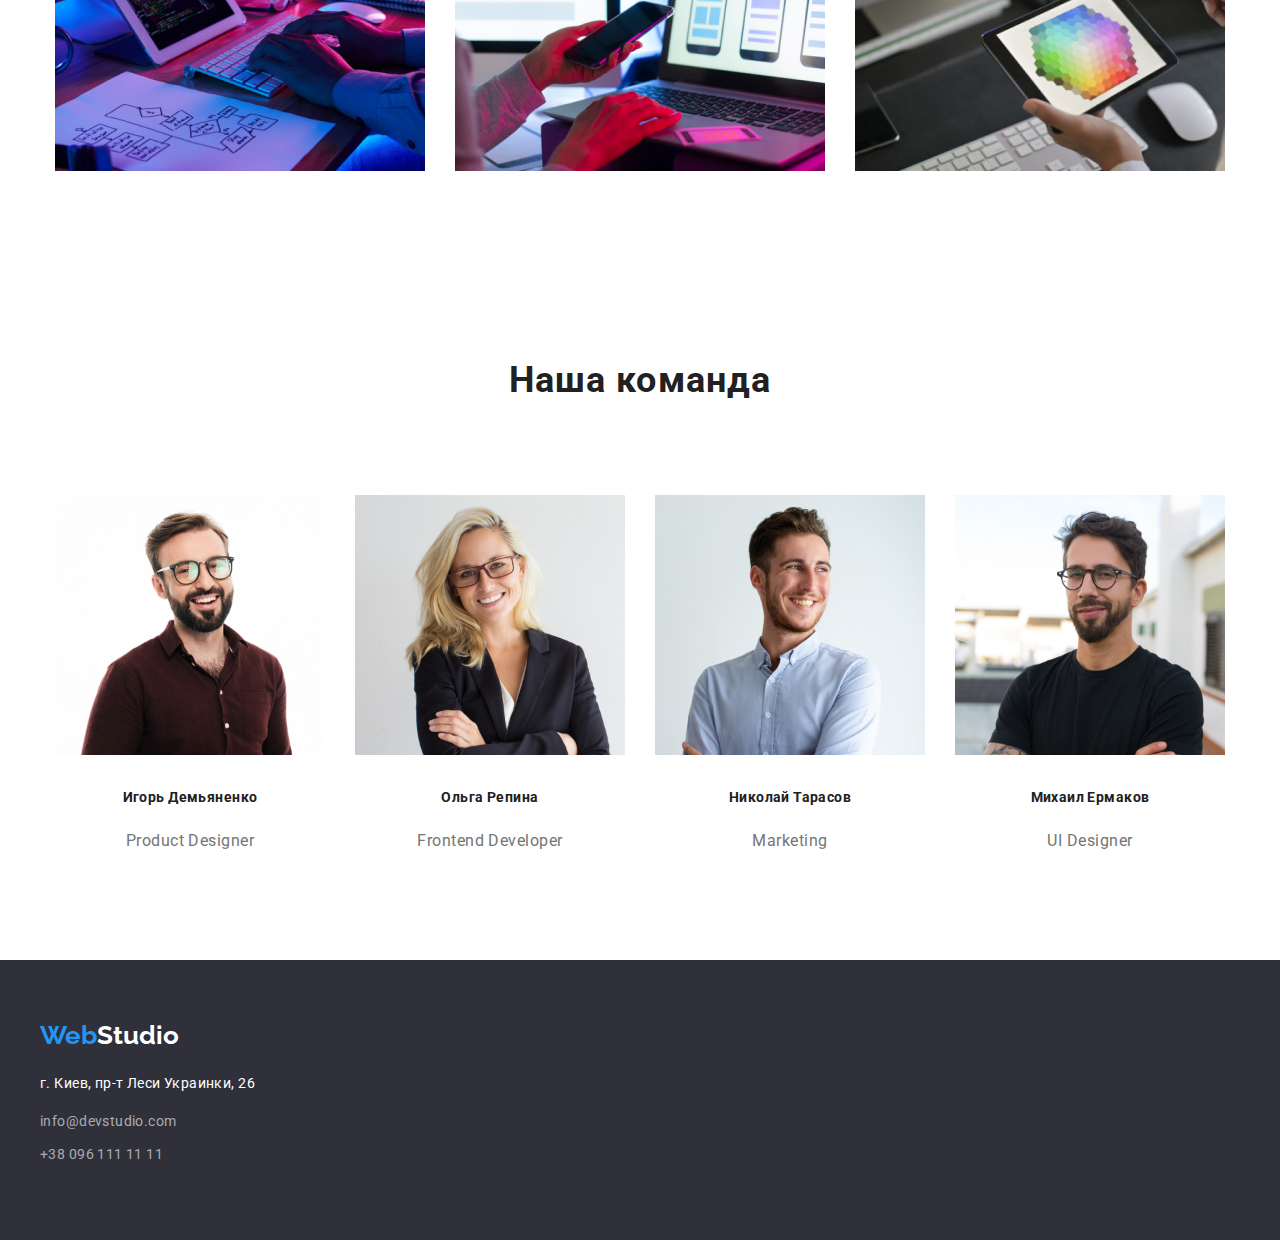
==== commit 3faf4fc9: "start" ====
--- a/index.html
+++ b/index.html
@@ -33,7 +33,7 @@
         </div>
     </header>
     <main>
-        <section>
+        <section class="blake">
             <div class="sanji">
                 <h1 class="box">Эффективные решения<br /> для вашего бизнеса</h1>
                 <button class="tipe" type="button">Заказать услугу</button>
@@ -66,7 +66,7 @@
         </section>
         <section class="proffesion">
             <div  class="container">
-                <h2 class="flix">ЧЕМ МЫ ЗАНИМАЕМСЯ</h2>
+                <h2 class="flix">Чем мы занимаемся</h2>
                 <ul class="dragon five">
                     <li class="one"><img src="./image/img1.png" alt="Чем мы занимаемся" width="370"></li>
                     <li class="one"><img src="./image/img2.jpg" alt="Чем мы занимаемся" width="370"></li>
--- a/style.css
+++ b/style.css
@@ -84,7 +84,7 @@
   font-size: 14px;
   line-height: 16px;
   letter-spacing: 0.03em;
-  text-transform: uppercase;
+  /* text-transform: uppercase; */
 
   color: #212121;
 
@@ -193,8 +193,6 @@
   margin-bottom: 50px;
 }
 .box {
-  padding-top: 200px;
-  padding-bottom: 280px;
   margin-top: 0px;
   margin-bottom: 30px;
   font-weight: 900;
@@ -411,8 +409,16 @@
   margin-bottom: 0px;
   margin-top: 0px;
 }
+.blake {
+  padding-bottom: 280px;
+  padding-top: 200px;
+}
+.blake {
+  background-color: #2f303a;
+}
 .plan {
   padding-top: 94px;
+  padding-bottom: 280px;
 }
 .five {
   /* padding-top: 50px; */
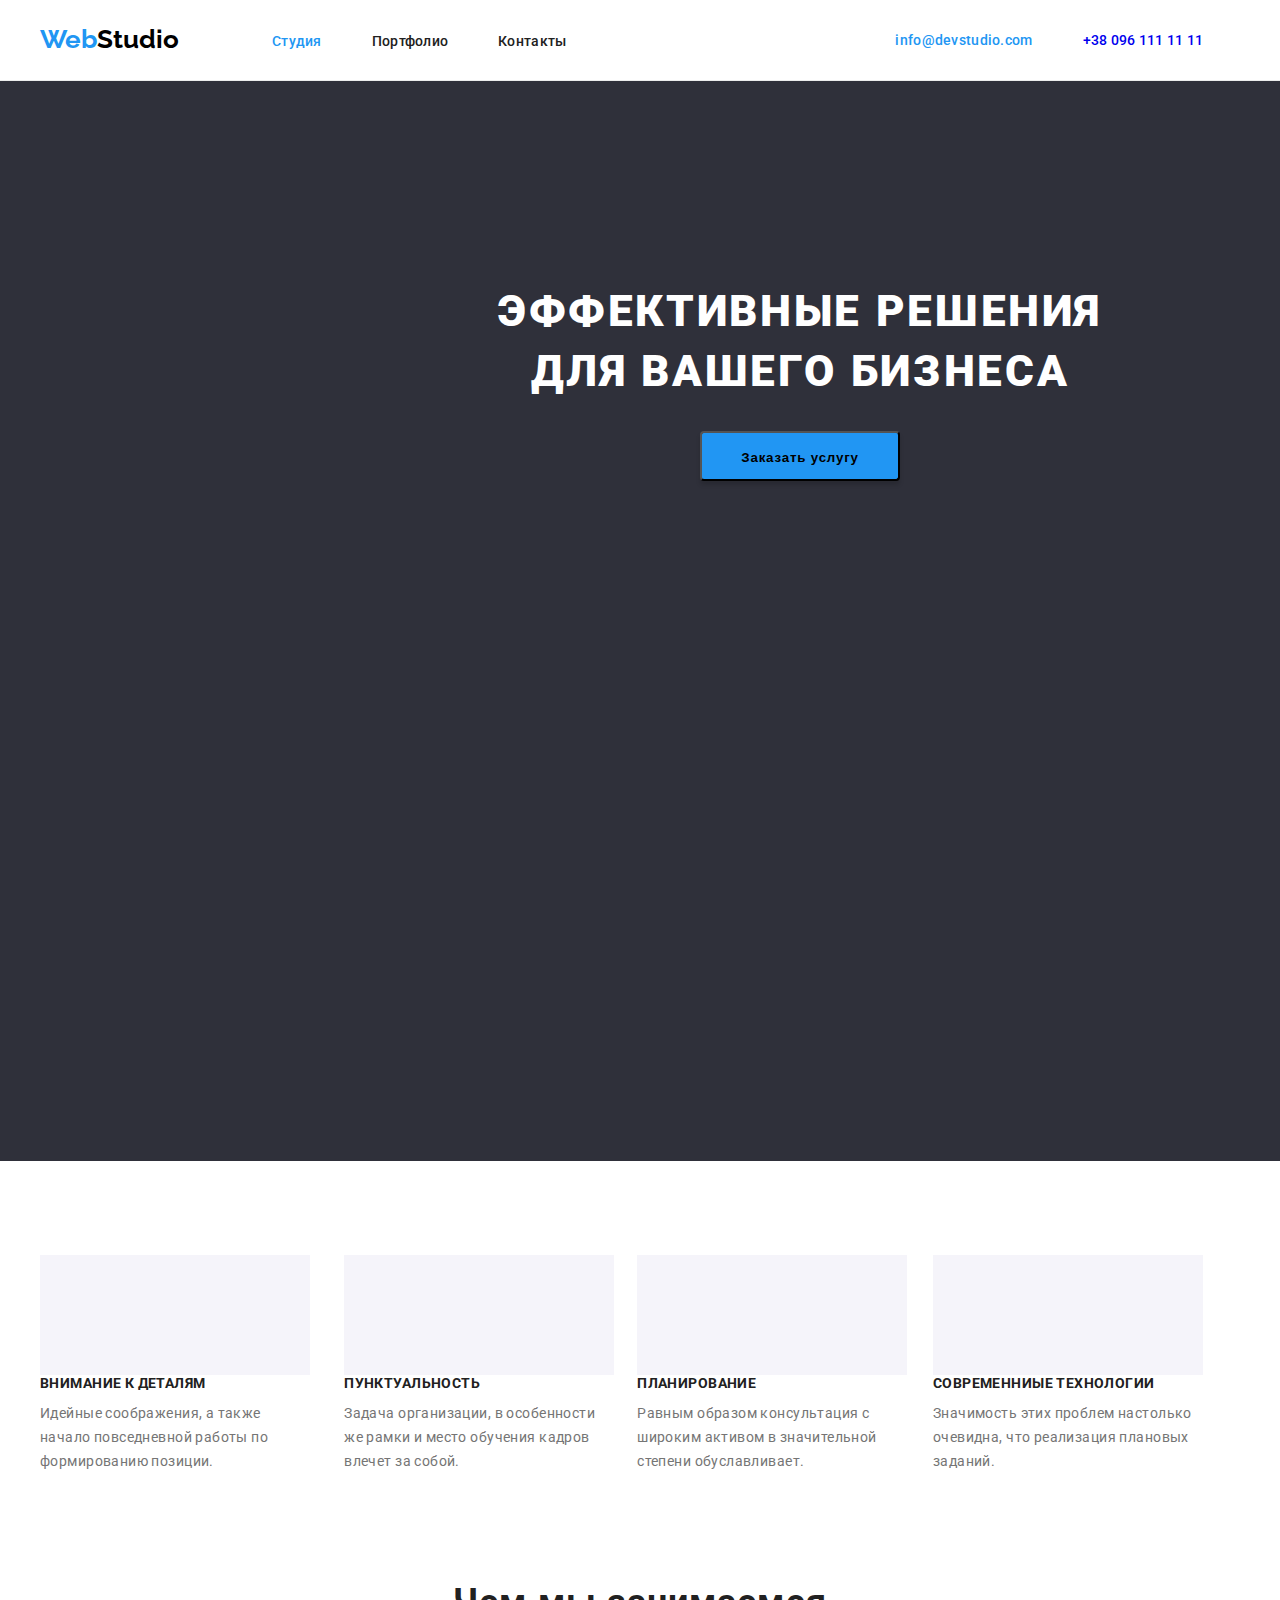
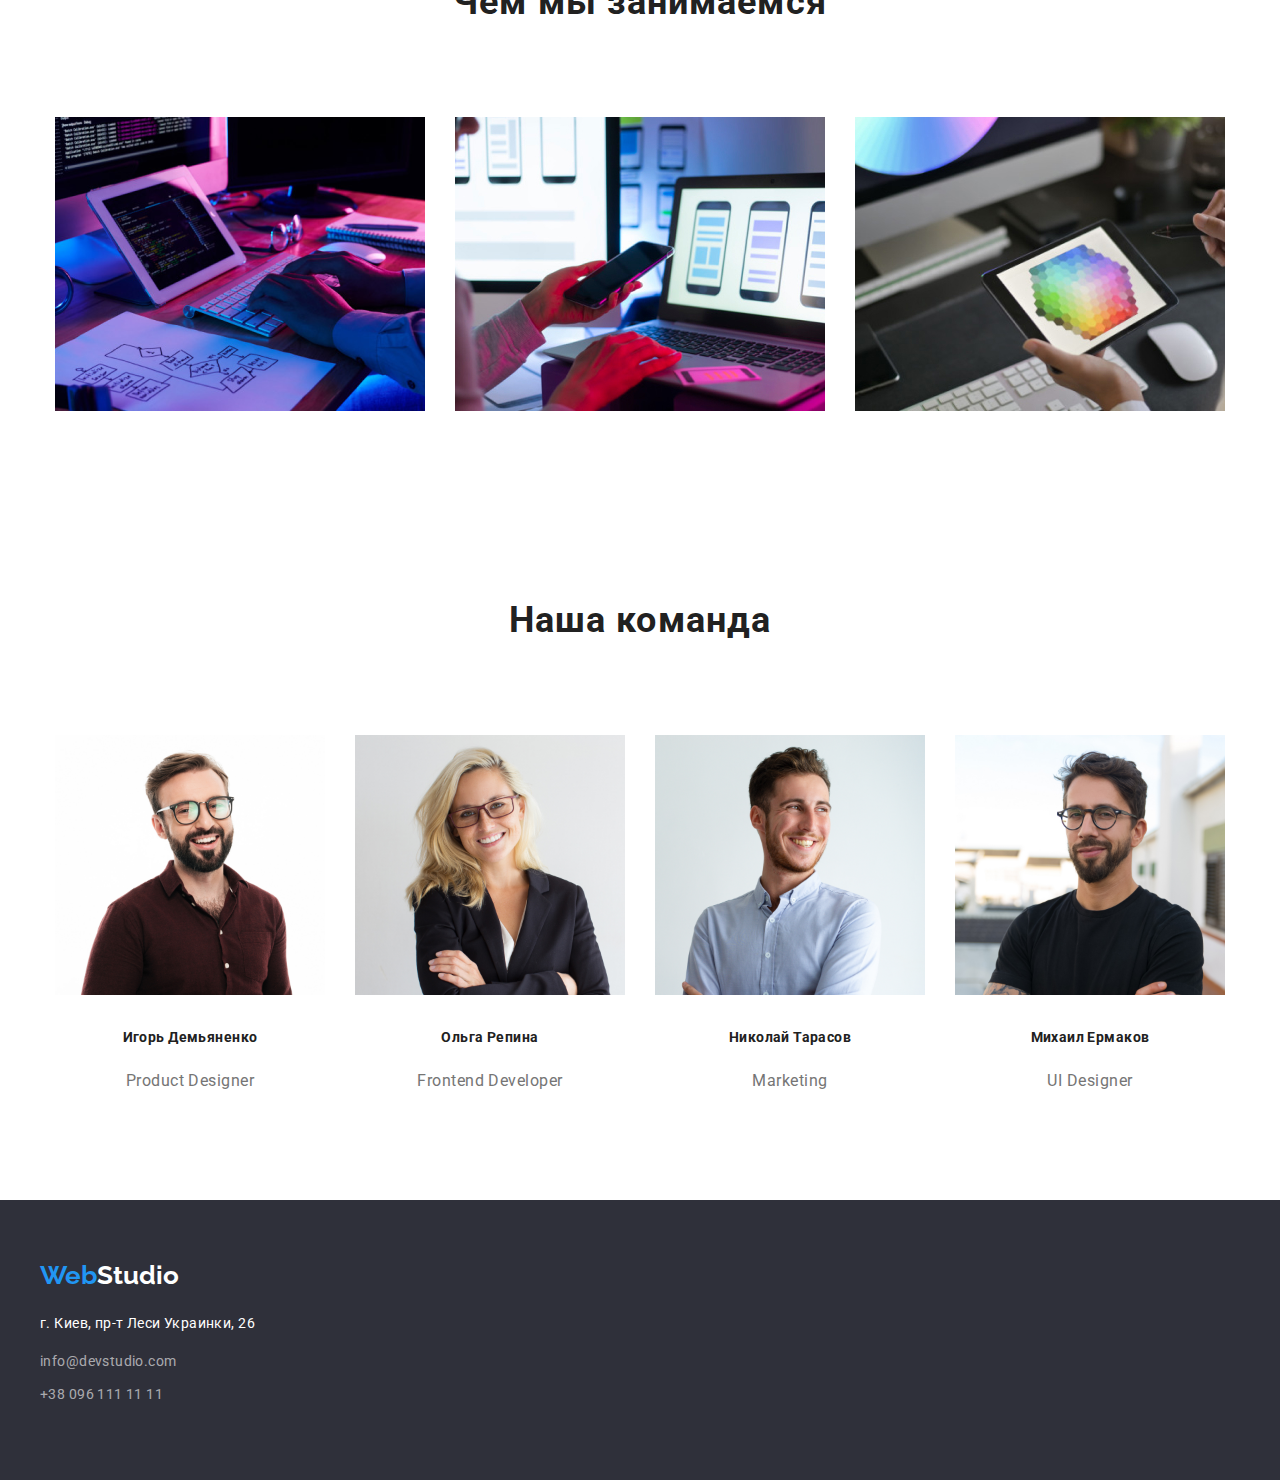
==== commit 8854a607: "start" ====
--- a/index.html
+++ b/index.html
@@ -58,7 +58,7 @@
                             обуславливает.</p>
                     </li>
                     <li class="monky">
-                        <h3>СЩВРЕМЕННИЫЕ ТЕХНОЛОГИИ</h3>
+                        <h3>СOВРЕМЕННИЫЕ ТЕХНОЛОГИИ</h3>
                         <p class="text">Значимость этих проблем настолько очевидна, что реализация плановых заданий.</p>
                     </li>
                 </ul>
--- a/style.css
+++ b/style.css
@@ -391,6 +391,7 @@
 }
 
 .sanji {
+  /* background-image: url(../goit-markup-hw-03/image/Img20.jpg); */
   text-align: center;
 }
 .jjj {
@@ -412,13 +413,12 @@
 .blake {
   padding-bottom: 280px;
   padding-top: 200px;
-}
-.blake {
+
   background-color: #2f303a;
 }
 .plan {
   padding-top: 94px;
-  padding-bottom: 280px;
+  /* padding-bottom: 280px; */
 }
 .five {
   /* padding-top: 50px; */
@@ -432,3 +432,21 @@
   padding-top: 94px;
   padding-bottom: 94px;
 }
+.blake {
+  width: 1600px;
+  height: 600px;
+  background-image: url("../goit-markup-hw-03/image/Img20.jpg");
+}
+.monky::before {
+  width: 270px;
+  height: 120px;
+  left: 215px;
+  top: 774px;
+  content: " ";
+  background: #f5f4fa;
+
+  background-image: url("../goit-markup-hw-03/image/img.jpg");
+  display: block;
+  background-size: contain;
+  background-position: center;
+}
